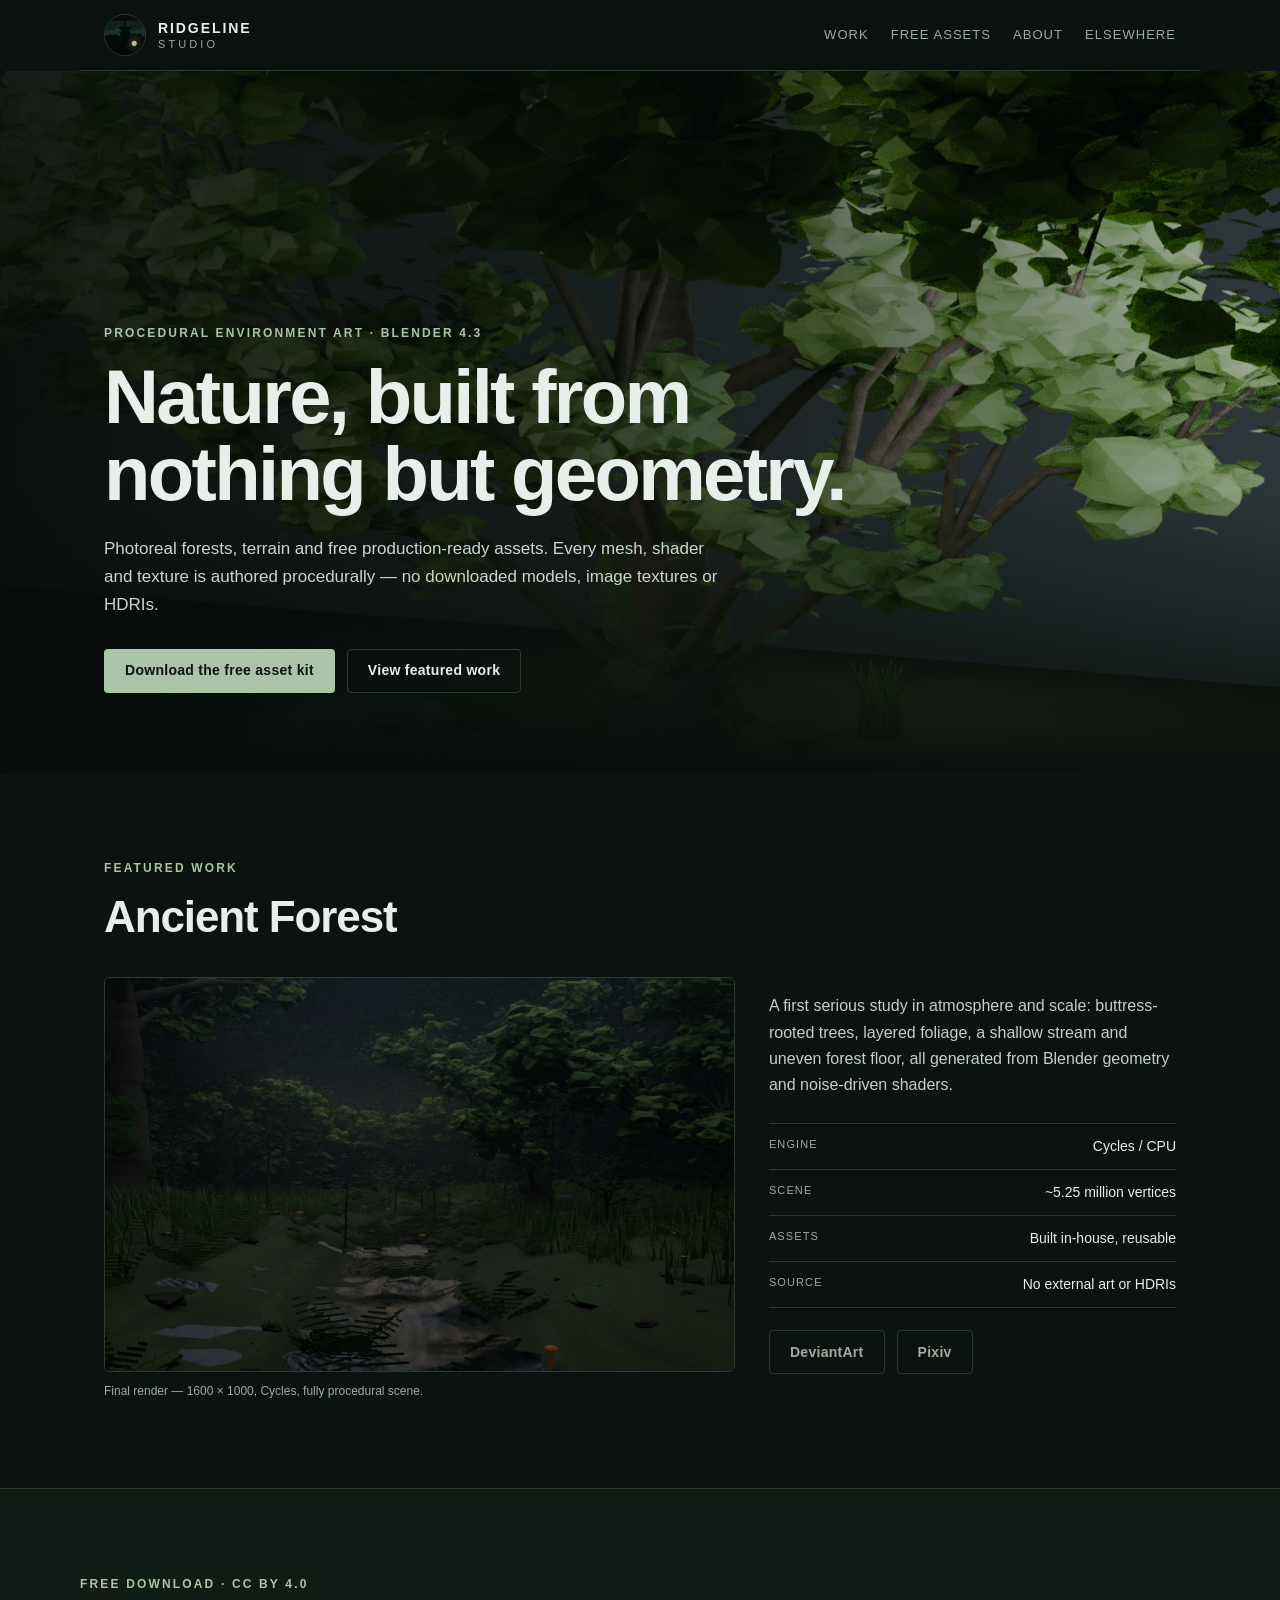
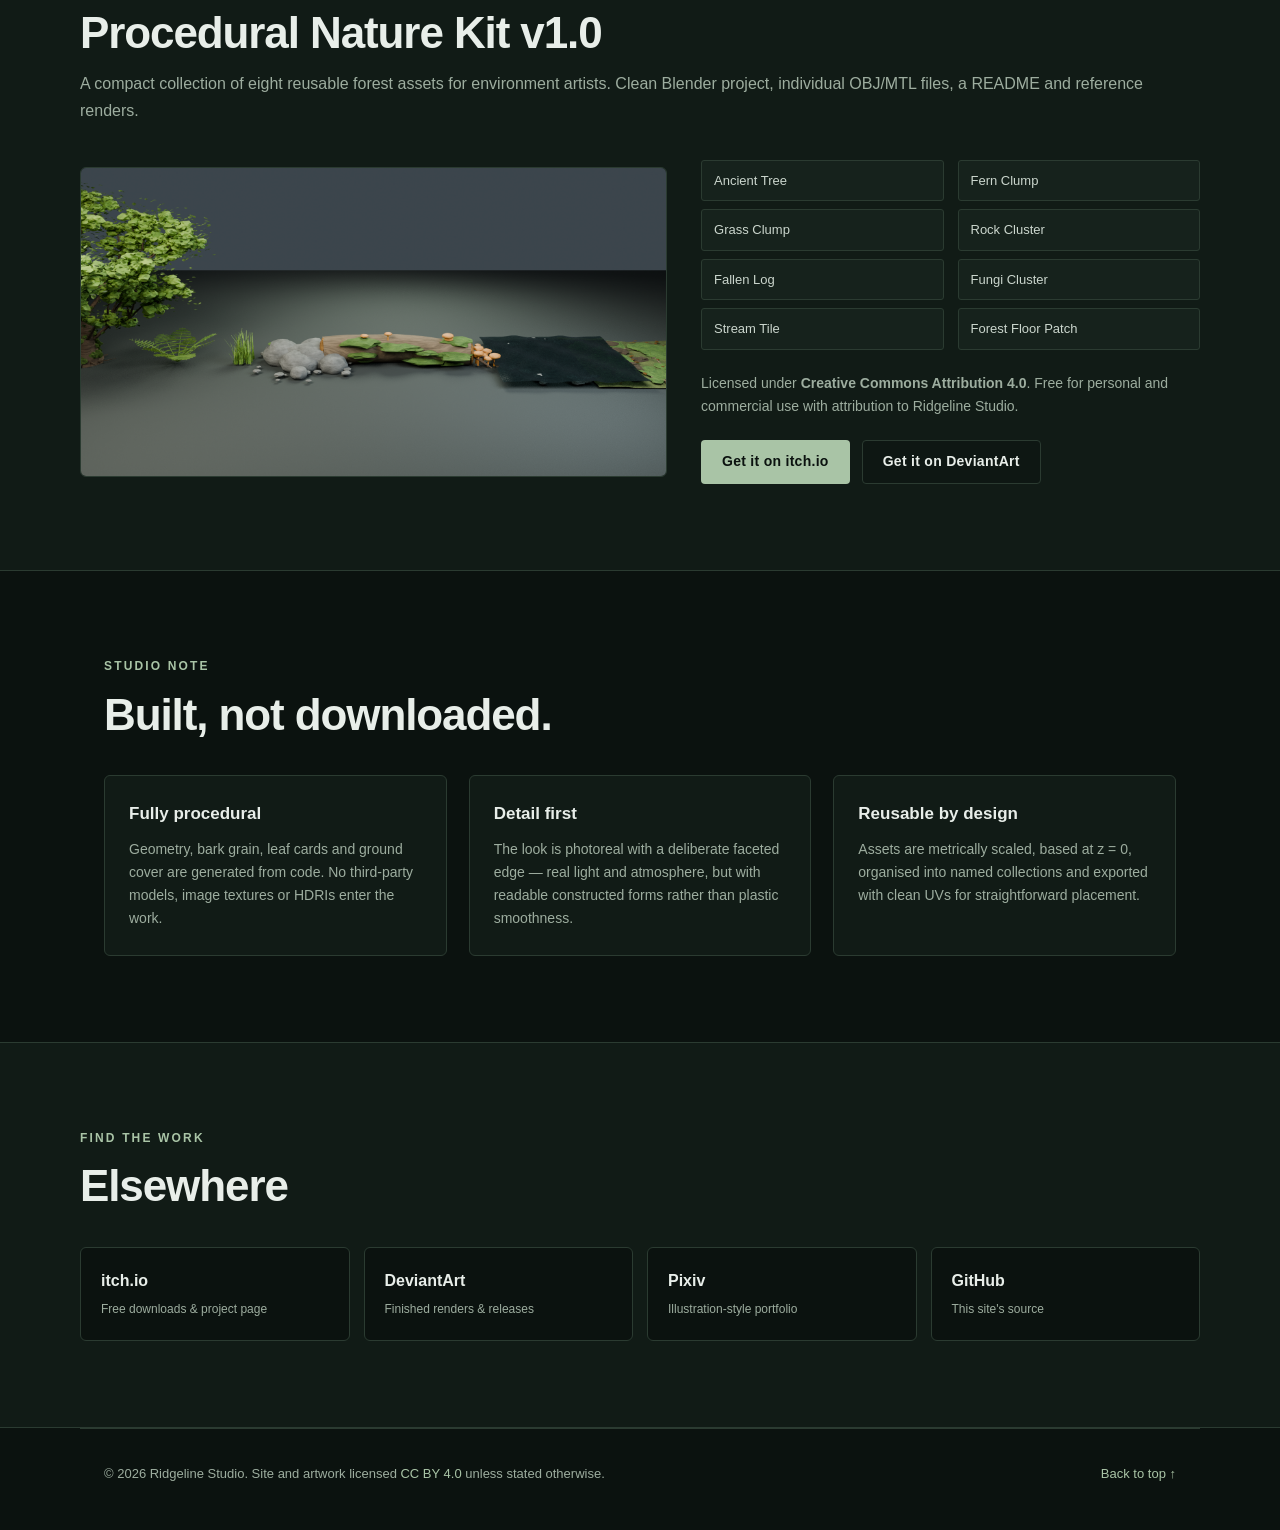
==== index.html @ f589f413 "Add Ridgeline Studio portfolio site" ====
<!doctype html>
<html lang="en">
<head>
  <meta charset="utf-8">
  <meta name="viewport" content="width=device-width, initial-scale=1">
  <title>Ridgeline Studio — Procedural Nature Art &amp; Free Blender Assets</title>
  <meta name="description" content="Ridgeline Studio creates photoreal procedural nature environments and free Blender assets. Every mesh, shader and texture is authored in Blender with no downloaded models, image textures or HDRIs.">
  <meta name="author" content="Ridgeline Studio">
  <meta property="og:title" content="Ridgeline Studio — Procedural Nature Art &amp; Free Blender Assets">
  <meta property="og:description" content="Photoreal procedural environments and a free CC BY 4.0 Blender nature kit.">
  <meta property="og:image" content="hero.png">
  <meta property="og:type" content="website">
  <link rel="icon" href="pfp.png" type="image/png">
  <link rel="stylesheet" href="styles.css">
</head>
<body>
  <header class="site-header">
    <a class="brand" href="#top" aria-label="Ridgeline Studio, back to top">
      <img src="pfp.png" alt="Ridgeline Studio mark" width="48" height="48">
      <span class="brand-text"><strong>Ridgeline</strong><span>Studio</span></span>
    </a>
    <nav aria-label="Main navigation">
      <a href="#work">Work</a>
      <a href="#assets">Free assets</a>
      <a href="#about">About</a>
      <a href="#links">Elsewhere</a>
    </nav>
  </header>

  <main id="top">
    <section class="hero" aria-labelledby="hero-title">
      <img class="hero-image" src="hero.png" alt="Close-up of a procedurally modelled ancient tree with buttress roots and moss">
      <div class="hero-shade"></div>
      <div class="hero-content">
        <p class="eyebrow">Procedural environment art · Blender 4.3</p>
        <h1 id="hero-title">Nature, built from<br>nothing but geometry.</h1>
        <p class="hero-copy">Photoreal forests, terrain and free production-ready assets. Every mesh, shader and texture is authored procedurally — no downloaded models, image textures or HDRIs.</p>
        <div class="actions">
          <a class="button primary" href="https://ridgelinestudio.itch.io/procedural-nature-kit">Download the free asset kit</a>
          <a class="button secondary" href="#work">View featured work</a>
        </div>
      </div>
    </section>

    <section id="work" class="section" aria-labelledby="work-title">
      <div class="section-head">
        <p class="eyebrow">Featured work</p>
        <h2 id="work-title">Ancient Forest</h2>
      </div>
      <div class="feature">
        <figure>
          <img src="forest.png" alt="Ancient forest render with a shallow stream, grasses, roots and dense foliage">
          <figcaption>Final render — 1600 × 1000, Cycles, fully procedural scene.</figcaption>
        </figure>
        <div class="feature-text">
          <p>A first serious study in atmosphere and scale: buttress-rooted trees, layered foliage, a shallow stream and uneven forest floor, all generated from Blender geometry and noise-driven shaders.</p>
          <ul class="specs">
            <li><span>Engine</span> Cycles / CPU</li>
            <li><span>Scene</span> ~5.25 million vertices</li>
            <li><span>Assets</span> Built in-house, reusable</li>
            <li><span>Source</span> No external art or HDRIs</li>
          </ul>
          <div class="actions small">
            <a class="button ghost" href="https://www.deviantart.com/ridgelinestudio/art/1412686502">DeviantArt</a>
            <a class="button ghost" href="https://www.pixiv.net/en/artworks/152338282">Pixiv</a>
          </div>
        </div>
      </div>
    </section>

    <section id="assets" class="section tinted" aria-labelledby="assets-title">
      <div class="section-head">
        <p class="eyebrow">Free download · CC BY 4.0</p>
        <h2 id="assets-title">Procedural Nature Kit v1.0</h2>
        <p>A compact collection of eight reusable forest assets for environment artists. Clean Blender project, individual OBJ/MTL files, a README and reference renders.</p>
      </div>
      <div class="kit">
        <img src="kit.png" alt="Contact sheet showing the eight assets in the Procedural Nature Kit">
        <div class="kit-body">
          <div class="asset-grid">
            <span>Ancient Tree</span><span>Fern Clump</span><span>Grass Clump</span><span>Rock Cluster</span>
            <span>Fallen Log</span><span>Fungi Cluster</span><span>Stream Tile</span><span>Forest Floor Patch</span>
          </div>
          <p class="licence">Licensed under <strong>Creative Commons Attribution 4.0</strong>. Free for personal and commercial use with attribution to Ridgeline Studio.</p>
          <div class="actions small">
            <a class="button primary" href="https://ridgelinestudio.itch.io/procedural-nature-kit">Get it on itch.io</a>
            <a class="button secondary" href="https://www.deviantart.com/ridgelinestudio/art/Procedural-Nature-Kit-%E2%80%94-8-Forest-Assets-%28Blender-OBJ%29-1412714314">Get it on DeviantArt</a>
          </div>
        </div>
      </div>
    </section>

    <section id="about" class="section" aria-labelledby="about-title">
      <div class="section-head">
        <p class="eyebrow">Studio note</p>
        <h2 id="about-title">Built, not downloaded.</h2>
      </div>
      <div class="about-grid">
        <article><h3>Fully procedural</h3><p>Geometry, bark grain, leaf cards and ground cover are generated from code. No third-party models, image textures or HDRIs enter the work.</p></article>
        <article><h3>Detail first</h3><p>The look is photoreal with a deliberate faceted edge — real light and atmosphere, but with readable constructed forms rather than plastic smoothness.</p></article>
        <article><h3>Reusable by design</h3><p>Assets are metrically scaled, based at z = 0, organised into named collections and exported with clean UVs for straightforward placement.</p></article>
      </div>
    </section>

    <section id="links" class="section tinted" aria-labelledby="links-title">
      <div class="section-head">
        <p class="eyebrow">Find the work</p>
        <h2 id="links-title">Elsewhere</h2>
      </div>
      <div class="link-grid">
        <a href="https://ridgelinestudio.itch.io"><strong>itch.io</strong><span>Free downloads &amp; project page</span></a>
        <a href="https://www.deviantart.com/ridgelinestudio"><strong>DeviantArt</strong><span>Finished renders &amp; releases</span></a>
        <a href="https://www.pixiv.net/en/users/131241114"><strong>Pixiv</strong><span>Illustration-style portfolio</span></a>
        <a href="https://github.com/ridgeline-studio/ridgeline-studio.github.io"><strong>GitHub</strong><span>This site's source</span></a>
      </div>
    </section>
  </main>

  <footer>
    <p>© 2026 Ridgeline Studio. Site and artwork licensed <a href="https://creativecommons.org/licenses/by/4.0/">CC BY 4.0</a> unless stated otherwise.</p>
    <p><a href="#top">Back to top ↑</a></p>
  </footer>
</body>
</html>
---- styles.css ----
:root {
  --bg: #0b120f;
  --bg-soft: #111b16;
  --panel: #16221c;
  --line: #2b3b31;
  --text: #e8eee9;
  --muted: #9dad9f;
  --accent: #a9c4a6;
  --accent-strong: #d8c9a3;
  --max: 1120px;
}

* { box-sizing: border-box; }
html { scroll-behavior: smooth; }
body {
  margin: 0;
  background: var(--bg);
  color: var(--text);
  font: 16px/1.65 -apple-system, BlinkMacSystemFont, "Segoe UI", Roboto, Helvetica, Arial, sans-serif;
  -webkit-font-smoothing: antialiased;
}
img { max-width: 100%; display: block; }
a { color: var(--accent); text-decoration: none; }
a:hover { color: #fff; }

.site-header {
  position: sticky; top: 0; z-index: 10;
  display: flex; align-items: center; justify-content: space-between;
  gap: 24px;
  max-width: var(--max); margin: 0 auto;
  padding: 14px 24px;
  background: rgba(11,18,15,.88);
  backdrop-filter: blur(10px);
  border-bottom: 1px solid var(--line);
}
.brand { display: flex; align-items: center; gap: 12px; color: var(--text); }
.brand img { width: 42px; height: 42px; border-radius: 50%; border: 1px solid var(--line); }
.brand-text { display: flex; flex-direction: column; line-height: 1; letter-spacing: .12em; text-transform: uppercase; }
.brand-text strong { font-size: 14px; }
.brand-text span { font-size: 11px; color: var(--muted); letter-spacing: .28em; margin-top: 4px; }
nav { display: flex; gap: 22px; flex-wrap: wrap; }
nav a { font-size: 13px; letter-spacing: .08em; text-transform: uppercase; color: var(--muted); }
nav a:hover { color: var(--text); }

.hero { position: relative; min-height: 78vh; display: grid; align-items: end; overflow: hidden; }
.hero-image { position: absolute; inset: 0; width: 100%; height: 100%; object-fit: cover; object-position: center 42%; }
.hero-shade { position: absolute; inset: 0; background: linear-gradient(90deg, rgba(6,12,9,.93) 0%, rgba(6,12,9,.72) 42%, rgba(6,12,9,.25) 100%), linear-gradient(0deg, var(--bg) 0%, transparent 42%); }
.hero-content { position: relative; max-width: var(--max); margin: 0 auto; width: 100%; padding: 90px 24px 80px; }
.eyebrow { color: var(--accent); text-transform: uppercase; letter-spacing: .18em; font-size: 12px; font-weight: 600; margin: 0 0 14px; }
h1 { font-size: clamp(38px, 6vw, 76px); line-height: 1.02; margin: 0 0 22px; letter-spacing: -.035em; font-weight: 650; }
.hero-copy { max-width: 620px; color: #cbd6cd; font-size: 17px; margin: 0 0 30px; }
.actions { display: flex; flex-wrap: wrap; gap: 12px; }
.actions.small { margin-top: 22px; }
.button { display: inline-flex; align-items: center; justify-content: center; min-height: 44px; padding: 0 20px; border-radius: 4px; font-size: 14px; font-weight: 600; letter-spacing: .02em; border: 1px solid transparent; transition: .18s ease; }
.button.primary { background: var(--accent); color: #0b120f; }
.button.primary:hover { background: #fff; color: #0b120f; }
.button.secondary { border-color: var(--line); color: var(--text); background: rgba(11,18,15,.4); }
.button.secondary:hover { border-color: var(--accent); }
.button.ghost { border-color: var(--line); color: var(--muted); }
.button.ghost:hover { color: var(--text); border-color: var(--accent); }

.section { max-width: var(--max); margin: 0 auto; padding: 86px 24px; }
.section.tinted { max-width: none; background: var(--bg-soft); border-block: 1px solid var(--line); }
.section.tinted > * { max-width: var(--max); margin-inline: auto; }
.section-head { max-width: 720px; margin-bottom: 36px; }
.section-head h2 { font-size: clamp(28px, 4vw, 44px); line-height: 1.1; letter-spacing: -.025em; margin: 0 0 14px; font-weight: 620; }
.section-head p:not(.eyebrow) { color: var(--muted); margin: 0; }

.feature { display: grid; grid-template-columns: minmax(0,1.55fr) minmax(260px,1fr); gap: 34px; align-items: start; }
.feature figure { margin: 0; }
.feature img { border: 1px solid var(--line); border-radius: 6px; width: 100%; }
.feature figcaption { color: var(--muted); font-size: 12px; margin-top: 10px; }
.feature-text p { color: #c4d0c7; }
.specs { list-style: none; padding: 0; margin: 24px 0 0; border-top: 1px solid var(--line); }
.specs li { display: flex; justify-content: space-between; gap: 12px; padding: 11px 0; border-bottom: 1px solid var(--line); font-size: 14px; }
.specs span { color: var(--muted); text-transform: uppercase; letter-spacing: .1em; font-size: 11px; }

.kit { display: grid; grid-template-columns: minmax(0,1fr) minmax(280px,.85fr); gap: 34px; align-items: center; }
.kit > img { border: 1px solid var(--line); border-radius: 6px; width: 100%; }
.asset-grid { display: grid; grid-template-columns: repeat(2, 1fr); gap: 8px 14px; margin: 0 0 22px; }
.asset-grid span { padding: 9px 12px; background: var(--panel); border: 1px solid var(--line); border-radius: 3px; font-size: 13px; color: #cbd6cd; }
.licence { color: var(--muted); font-size: 14px; }

.about-grid { display: grid; grid-template-columns: repeat(3,1fr); gap: 22px; }
.about-grid article { padding: 24px; border: 1px solid var(--line); border-radius: 6px; background: var(--bg-soft); }
.about-grid h3 { margin: 0 0 10px; font-size: 17px; }
.about-grid p { color: var(--muted); margin: 0; font-size: 14px; }

.link-grid { display: grid; grid-template-columns: repeat(4,1fr); gap: 14px; }
.link-grid a { display: flex; flex-direction: column; gap: 6px; padding: 20px; border: 1px solid var(--line); border-radius: 6px; background: var(--bg); transition: .18s ease; }
.link-grid a:hover { border-color: var(--accent); transform: translateY(-2px); }
.link-grid strong { font-size: 16px; color: var(--text); }
.link-grid span { font-size: 12px; color: var(--muted); }

footer { max-width: var(--max); margin: 0 auto; padding: 34px 24px 46px; display: flex; justify-content: space-between; gap: 20px; flex-wrap: wrap; color: var(--muted); font-size: 13px; border-top: 1px solid var(--line); }
footer p { margin: 0; }

@media (max-width: 900px) {
  .feature, .kit { grid-template-columns: 1fr; }
  .about-grid, .link-grid { grid-template-columns: repeat(2,1fr); }
}
@media (max-width: 620px) {
  .site-header { align-items: flex-start; }
  nav { gap: 12px; justify-content: flex-end; }
  .hero { min-height: 70vh; }
  .hero-content { padding: 70px 20px 60px; }
  .about-grid, .link-grid { grid-template-columns: 1fr; }
  .asset-grid { grid-template-columns: 1fr; }
}
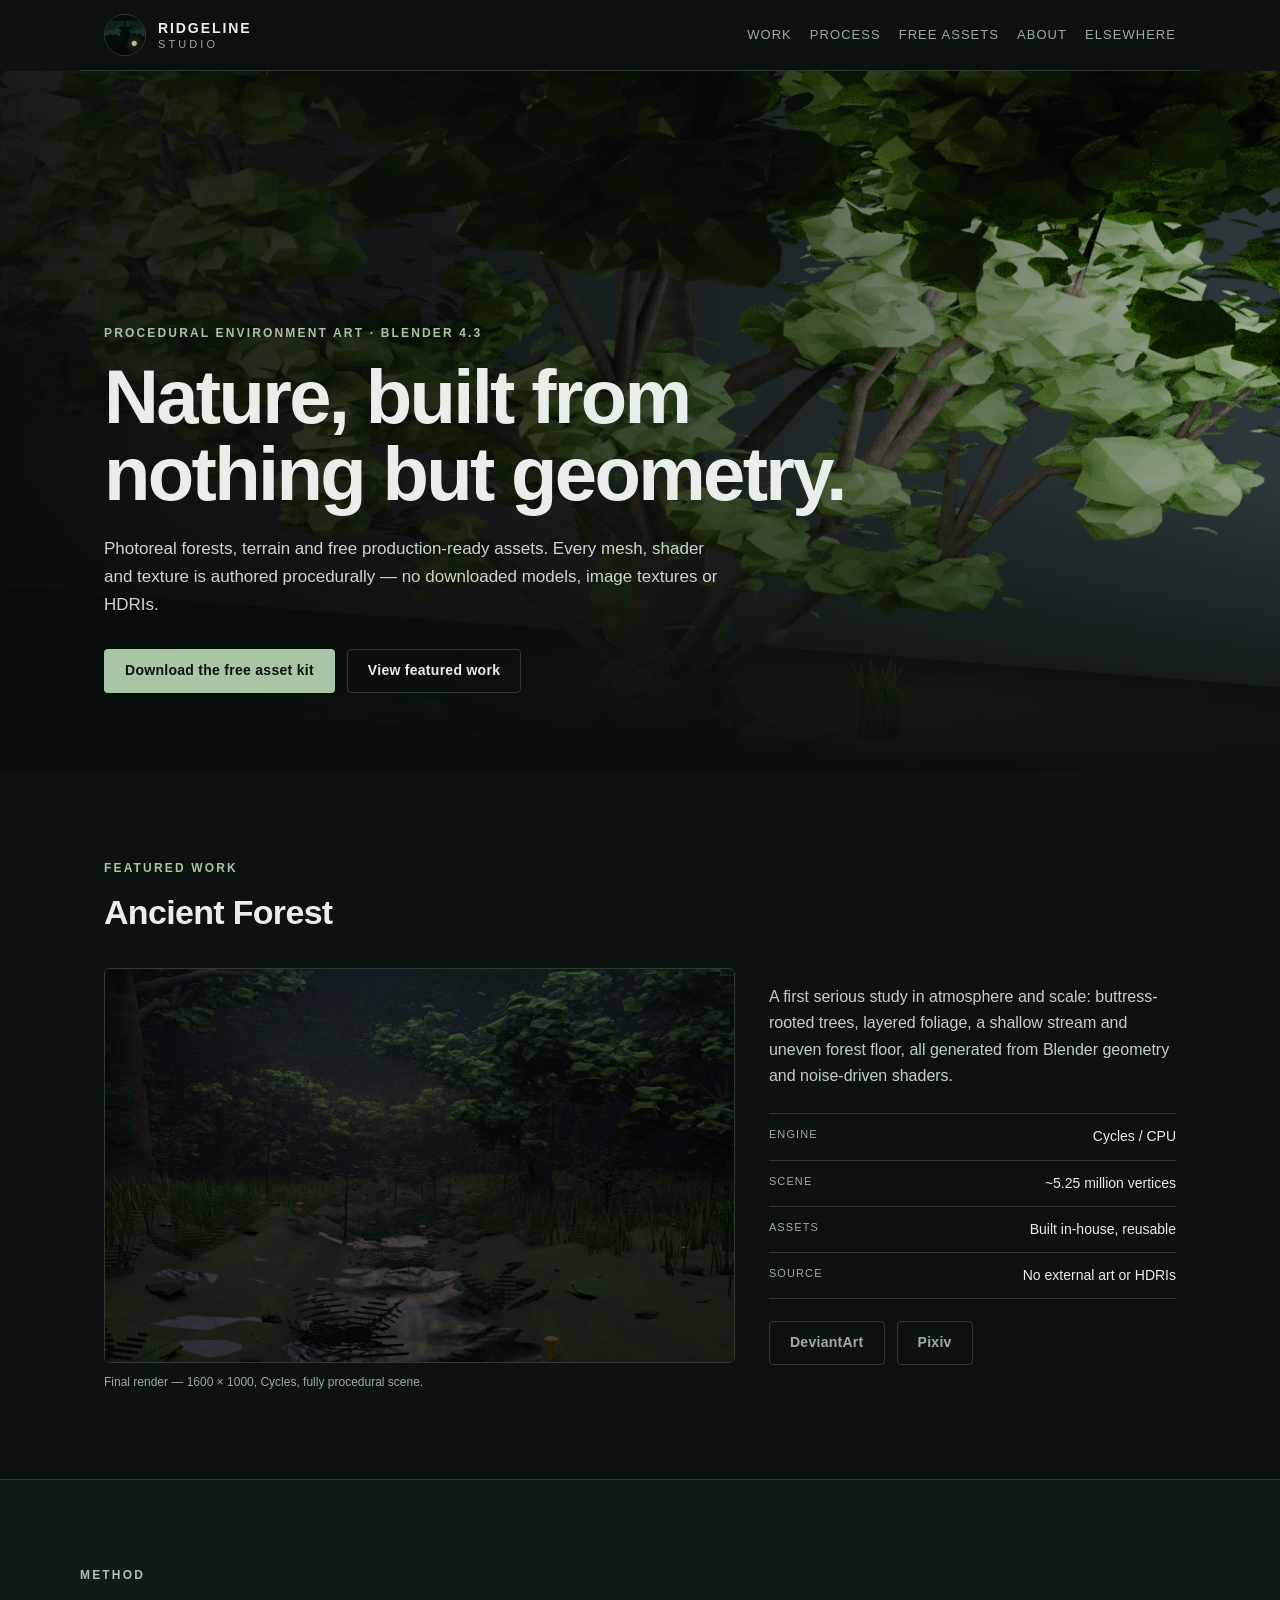
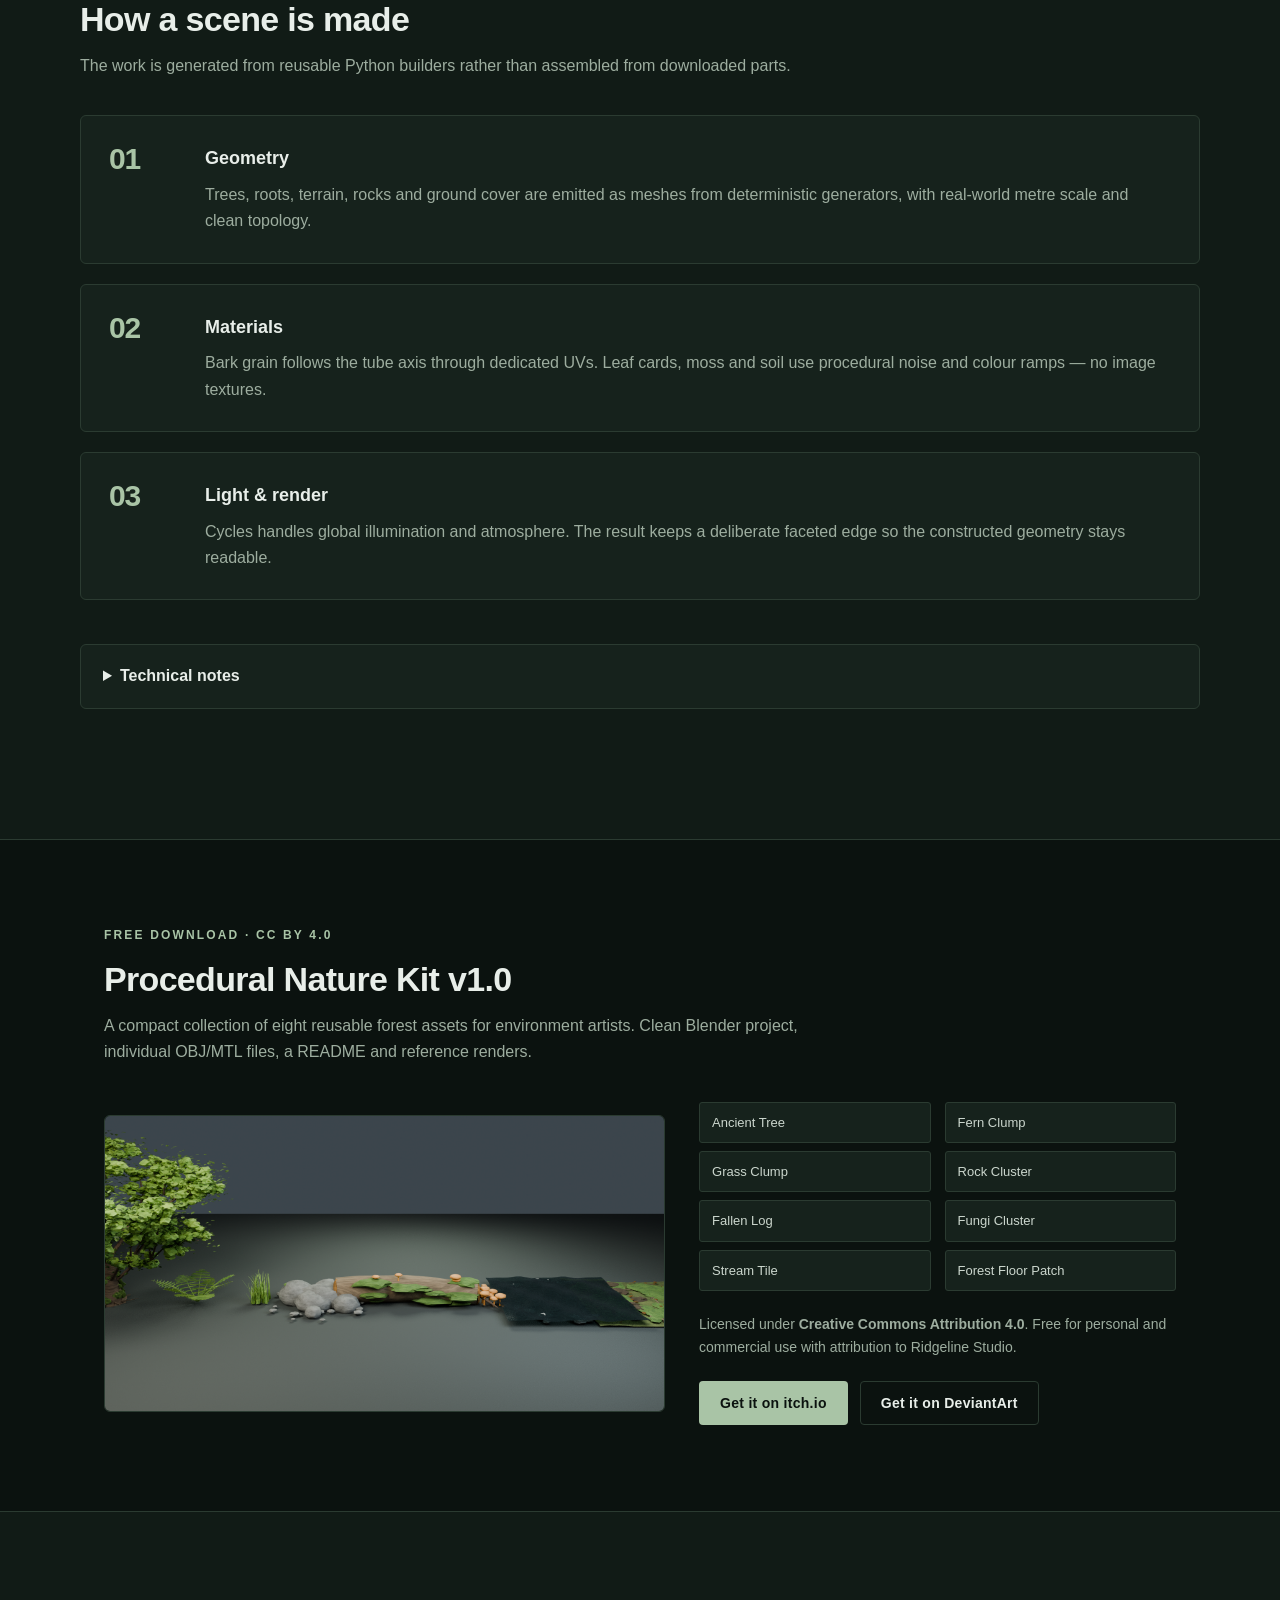
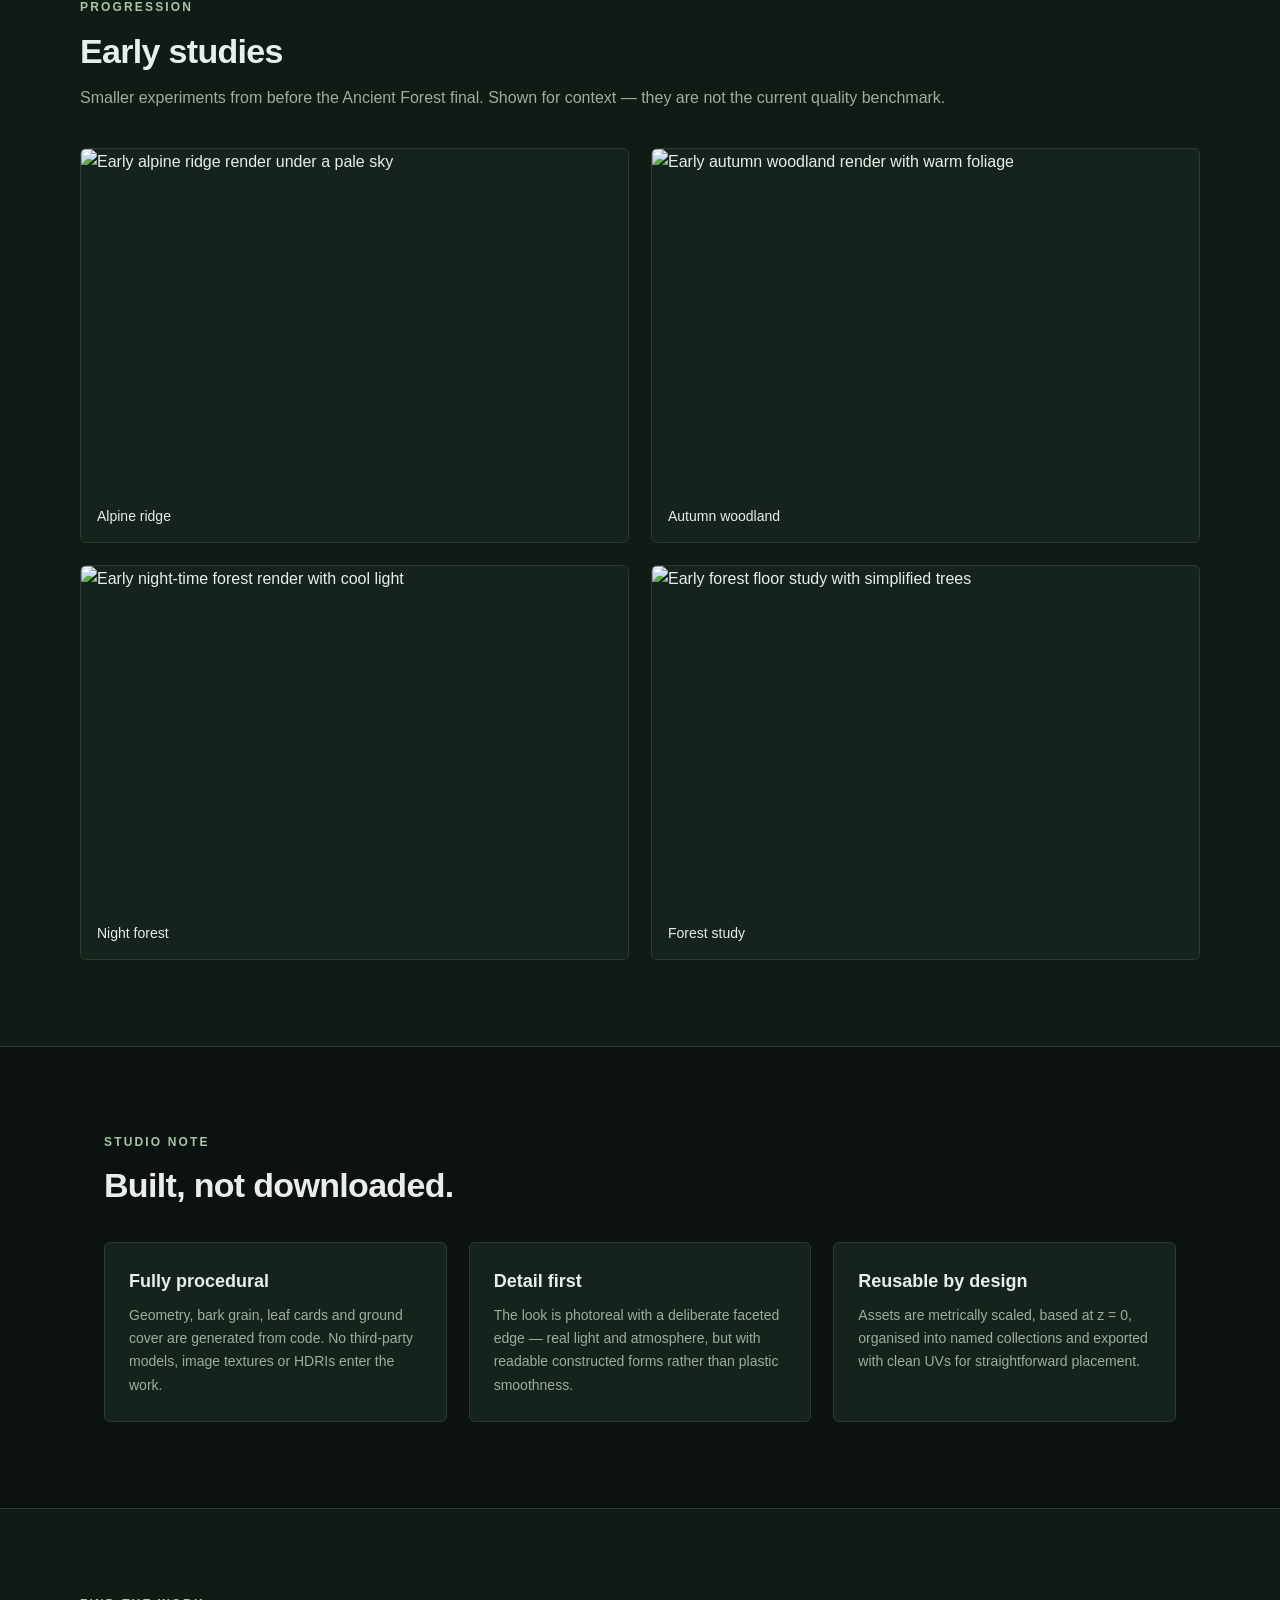
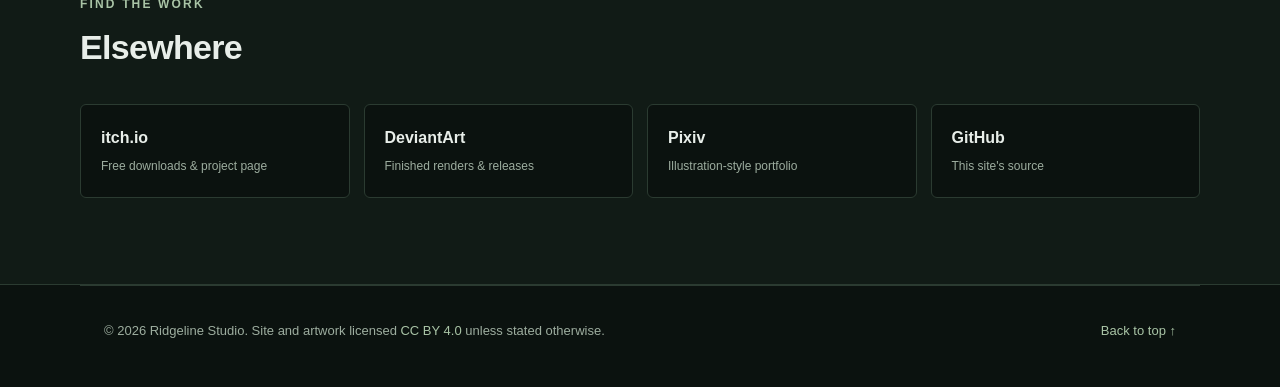
==== commit e8cf9473: "Rebuild site into subpages; add accessibility, sitemap and robots Split content into work/process/as" ====
--- a/index.html
+++ b/index.html
@@ -6,28 +6,57 @@
   <title>Ridgeline Studio — Procedural Nature Art &amp; Free Blender Assets</title>
   <meta name="description" content="Ridgeline Studio creates photoreal procedural nature environments and free Blender assets. Every mesh, shader and texture is authored in Blender with no downloaded models, image textures or HDRIs.">
   <meta name="author" content="Ridgeline Studio">
+  <meta name="robots" content="index, follow, max-image-preview:large">
+  <meta name="theme-color" content="#0b120f">
+  <link rel="canonical" href="https://ridgeline-studio.github.io/">
+  <link rel="sitemap" type="application/xml" href="/sitemap.xml">
+  <meta property="og:site_name" content="Ridgeline Studio">
   <meta property="og:title" content="Ridgeline Studio — Procedural Nature Art &amp; Free Blender Assets">
   <meta property="og:description" content="Photoreal procedural environments and a free CC BY 4.0 Blender nature kit.">
-  <meta property="og:image" content="hero.png">
+  <meta property="og:image" content="https://ridgeline-studio.github.io/hero.png">
+  <meta property="og:url" content="https://ridgeline-studio.github.io/">
   <meta property="og:type" content="website">
+  <meta name="twitter:card" content="summary_large_image">
+  <meta name="twitter:title" content="Ridgeline Studio — Procedural Nature Art">
+  <meta name="twitter:description" content="Photoreal procedural environments and a free CC BY 4.0 Blender nature kit.">
+  <meta name="twitter:image" content="https://ridgeline-studio.github.io/hero.png">
   <link rel="icon" href="pfp.png" type="image/png">
   <link rel="stylesheet" href="styles.css">
+  <script type="application/ld+json">
+    {
+      "@context": "https://schema.org",
+      "@type": "Organization",
+      "name": "Ridgeline Studio",
+      "url": "https://ridgeline-studio.github.io/",
+      "logo": "https://ridgeline-studio.github.io/pfp.png",
+      "description": "Procedural environment art and free Blender nature assets.",
+      "sameAs": [
+        "https://ridgelinestudio.itch.io",
+        "https://www.deviantart.com/ridgelinestudio",
+        "https://www.pixiv.net/en/users/131241114",
+        "https://github.com/ridgeline-studio"
+      ]
+    }
+  </script>
 </head>
 <body>
+  <a class="skip-link" href="#main">Skip to main content</a>
+
   <header class="site-header">
-    <a class="brand" href="#top" aria-label="Ridgeline Studio, back to top">
+    <a class="brand" href="#main" aria-label="Ridgeline Studio, back to top">
       <img src="pfp.png" alt="Ridgeline Studio mark" width="48" height="48">
       <span class="brand-text"><strong>Ridgeline</strong><span>Studio</span></span>
     </a>
     <nav aria-label="Main navigation">
       <a href="#work">Work</a>
+      <a href="#process">Process</a>
       <a href="#assets">Free assets</a>
       <a href="#about">About</a>
       <a href="#links">Elsewhere</a>
     </nav>
   </header>
 
-  <main id="top">
+  <main id="main">
     <section class="hero" aria-labelledby="hero-title">
       <img class="hero-image" src="hero.png" alt="Close-up of a procedurally modelled ancient tree with buttress roots and moss">
       <div class="hero-shade"></div>
@@ -49,7 +78,7 @@
       </div>
       <div class="feature">
         <figure>
-          <img src="forest.png" alt="Ancient forest render with a shallow stream, grasses, roots and dense foliage">
+          <img src="forest.png" alt="Ancient forest render with a shallow stream, grasses, roots and dense foliage" loading="lazy" decoding="async">
           <figcaption>Final render — 1600 × 1000, Cycles, fully procedural scene.</figcaption>
         </figure>
         <div class="feature-text">
@@ -68,14 +97,40 @@
       </div>
     </section>
 
-    <section id="assets" class="section tinted" aria-labelledby="assets-title">
+    <section id="process" class="section tinted" aria-labelledby="process-title">
+      <div class="section-head">
+        <p class="eyebrow">Method</p>
+        <h2 id="process-title">How a scene is made</h2>
+        <p>The work is generated from reusable Python builders rather than assembled from downloaded parts.</p>
+      </div>
+      <ol class="process-list">
+        <li>
+          <span class="step" aria-hidden="true">01</span>
+          <div><h3>Geometry</h3><p>Trees, roots, terrain, rocks and ground cover are emitted as meshes from deterministic generators, with real-world metre scale and clean topology.</p></div>
+        </li>
+        <li>
+          <span class="step" aria-hidden="true">02</span>
+          <div><h3>Materials</h3><p>Bark grain follows the tube axis through dedicated UVs. Leaf cards, moss and soil use procedural noise and colour ramps — no image textures.</p></div>
+        </li>
+        <li>
+          <span class="step" aria-hidden="true">03</span>
+          <div><h3>Light &amp; render</h3><p>Cycles handles global illumination and atmosphere. The result keeps a deliberate faceted edge so the constructed geometry stays readable.</p></div>
+        </li>
+      </ol>
+      <details class="technical">
+        <summary>Technical notes</summary>
+        <p>Blender 4.3.2 · Cycles CPU · 12 threads · no third-party models, image textures or HDRIs. Assets are based at z = 0, metrically scaled and exported as Y-up OBJ/MTL with UVs.</p>
+      </details>
+    </section>
+
+    <section id="assets" class="section" aria-labelledby="assets-title">
       <div class="section-head">
         <p class="eyebrow">Free download · CC BY 4.0</p>
         <h2 id="assets-title">Procedural Nature Kit v1.0</h2>
         <p>A compact collection of eight reusable forest assets for environment artists. Clean Blender project, individual OBJ/MTL files, a README and reference renders.</p>
       </div>
       <div class="kit">
-        <img src="kit.png" alt="Contact sheet showing the eight assets in the Procedural Nature Kit">
+        <img src="kit.png" alt="Contact sheet showing the eight assets in the Procedural Nature Kit" loading="lazy" decoding="async">
         <div class="kit-body">
           <div class="asset-grid">
             <span>Ancient Tree</span><span>Fern Clump</span><span>Grass Clump</span><span>Rock Cluster</span>
@@ -87,6 +142,20 @@
             <a class="button secondary" href="https://www.deviantart.com/ridgelinestudio/art/Procedural-Nature-Kit-%E2%80%94-8-Forest-Assets-%28Blender-OBJ%29-1412714314">Get it on DeviantArt</a>
           </div>
         </div>
+      </div>
+    </section>
+
+    <section id="studies" class="section tinted" aria-labelledby="studies-title">
+      <div class="section-head">
+        <p class="eyebrow">Progression</p>
+        <h2 id="studies-title">Early studies</h2>
+        <p>Smaller experiments from before the Ancient Forest final. Shown for context — they are not the current quality benchmark.</p>
+      </div>
+      <div class="study-grid">
+        <figure><img src="study-alpine.png" alt="Early alpine ridge render under a pale sky" loading="lazy" decoding="async"><figcaption>Alpine ridge</figcaption></figure>
+        <figure><img src="study-autumn.png" alt="Early autumn woodland render with warm foliage" loading="lazy" decoding="async"><figcaption>Autumn woodland</figcaption></figure>
+        <figure><img src="study-night.png" alt="Early night-time forest render with cool light" loading="lazy" decoding="async"><figcaption>Night forest</figcaption></figure>
+        <figure><img src="study-forest.png" alt="Early forest floor study with simplified trees" loading="lazy" decoding="async"><figcaption>Forest study</figcaption></figure>
       </div>
     </section>
 
@@ -118,7 +187,7 @@
 
   <footer>
     <p>© 2026 Ridgeline Studio. Site and artwork licensed <a href="https://creativecommons.org/licenses/by/4.0/">CC BY 4.0</a> unless stated otherwise.</p>
-    <p><a href="#top">Back to top ↑</a></p>
+    <p><a href="#main">Back to top ↑</a></p>
   </footer>
 </body>
 </html>
--- a/styles.css
+++ b/styles.css
@@ -11,7 +11,9 @@
 }
 
 * { box-sizing: border-box; }
-html { scroll-behavior: smooth; }
+@media (prefers-reduced-motion: no-preference) {
+  html { scroll-behavior: smooth; }
+}
 body {
   margin: 0;
   background: var(--bg);
@@ -23,13 +25,31 @@
 a { color: var(--accent); text-decoration: none; }
 a:hover { color: #fff; }
 
+.skip-link {
+  position: absolute;
+  left: 16px;
+  top: -100px;
+  z-index: 100;
+  padding: 12px 18px;
+  border-radius: 4px;
+  background: var(--accent);
+  color: #0b120f;
+  font-weight: 700;
+}
+.skip-link:focus { top: 12px; }
+
+:focus-visible {
+  outline: 3px solid var(--accent-strong);
+  outline-offset: 3px;
+}
+
 .site-header {
   position: sticky; top: 0; z-index: 10;
   display: flex; align-items: center; justify-content: space-between;
   gap: 24px;
   max-width: var(--max); margin: 0 auto;
   padding: 14px 24px;
-  background: rgba(11,18,15,.88);
+  background: rgba(11,18,15,.92);
   backdrop-filter: blur(10px);
   border-bottom: 1px solid var(--line);
 }
@@ -38,9 +58,10 @@
 .brand-text { display: flex; flex-direction: column; line-height: 1; letter-spacing: .12em; text-transform: uppercase; }
 .brand-text strong { font-size: 14px; }
 .brand-text span { font-size: 11px; color: var(--muted); letter-spacing: .28em; margin-top: 4px; }
-nav { display: flex; gap: 22px; flex-wrap: wrap; }
+nav { display: flex; gap: 18px; flex-wrap: wrap; }
 nav a { font-size: 13px; letter-spacing: .08em; text-transform: uppercase; color: var(--muted); }
-nav a:hover { color: var(--text); }
+nav a:hover, nav a[aria-current="page"] { color: var(--text); }
+nav a[aria-current="page"] { border-bottom: 2px solid var(--accent); }
 
 .hero { position: relative; min-height: 78vh; display: grid; align-items: end; overflow: hidden; }
 .hero-image { position: absolute; inset: 0; width: 100%; height: 100%; object-fit: cover; object-position: center 42%; }
@@ -48,6 +69,8 @@
 .hero-content { position: relative; max-width: var(--max); margin: 0 auto; width: 100%; padding: 90px 24px 80px; }
 .eyebrow { color: var(--accent); text-transform: uppercase; letter-spacing: .18em; font-size: 12px; font-weight: 600; margin: 0 0 14px; }
 h1 { font-size: clamp(38px, 6vw, 76px); line-height: 1.02; margin: 0 0 22px; letter-spacing: -.035em; font-weight: 650; }
+h2 { font-size: clamp(24px, 3vw, 34px); line-height: 1.15; letter-spacing: -.02em; margin: 0 0 14px; font-weight: 620; }
+h3 { margin: 0 0 8px; font-size: 18px; }
 .hero-copy { max-width: 620px; color: #cbd6cd; font-size: 17px; margin: 0 0 30px; }
 .actions { display: flex; flex-wrap: wrap; gap: 12px; }
 .actions.small { margin-top: 22px; }
@@ -63,13 +86,25 @@
 .section.tinted { max-width: none; background: var(--bg-soft); border-block: 1px solid var(--line); }
 .section.tinted > * { max-width: var(--max); margin-inline: auto; }
 .section-head { max-width: 720px; margin-bottom: 36px; }
-.section-head h2 { font-size: clamp(28px, 4vw, 44px); line-height: 1.1; letter-spacing: -.025em; margin: 0 0 14px; font-weight: 620; }
 .section-head p:not(.eyebrow) { color: var(--muted); margin: 0; }
 
+.cards { display: grid; grid-template-columns: repeat(auto-fit, minmax(220px, 1fr)); gap: 16px; }
+.card {
+  display: flex; flex-direction: column; gap: 8px;
+  min-height: 168px; padding: 24px;
+  border: 1px solid var(--line); border-radius: 6px;
+  background: var(--panel); color: var(--text);
+  transition: .18s ease;
+}
+.card:hover { border-color: var(--accent); transform: translateY(-2px); }
+.card-kicker { color: var(--accent); font-size: 11px; letter-spacing: .16em; text-transform: uppercase; }
+.card strong { font-size: 20px; }
+.card span:last-child { color: var(--muted); font-size: 14px; }
+
 .feature { display: grid; grid-template-columns: minmax(0,1.55fr) minmax(260px,1fr); gap: 34px; align-items: start; }
-.feature figure { margin: 0; }
-.feature img { border: 1px solid var(--line); border-radius: 6px; width: 100%; }
-.feature figcaption { color: var(--muted); font-size: 12px; margin-top: 10px; }
+.feature figure, .wide-figure { margin: 0; }
+.feature img, .wide-figure img { border: 1px solid var(--line); border-radius: 6px; width: 100%; }
+.feature figcaption, .wide-figure figcaption { color: var(--muted); font-size: 12px; margin-top: 10px; }
 .feature-text p { color: #c4d0c7; }
 .specs { list-style: none; padding: 0; margin: 24px 0 0; border-top: 1px solid var(--line); }
 .specs li { display: flex; justify-content: space-between; gap: 12px; padding: 11px 0; border-bottom: 1px solid var(--line); font-size: 14px; }
@@ -80,11 +115,38 @@
 .asset-grid { display: grid; grid-template-columns: repeat(2, 1fr); gap: 8px 14px; margin: 0 0 22px; }
 .asset-grid span { padding: 9px 12px; background: var(--panel); border: 1px solid var(--line); border-radius: 3px; font-size: 13px; color: #cbd6cd; }
 .licence { color: var(--muted); font-size: 14px; }
+.note { color: var(--muted); font-size: 14px; margin-top: 20px; }
+
+.page { max-width: var(--max); margin: 0 auto; padding: 74px 24px 90px; }
+.page-head { max-width: 760px; margin-bottom: 44px; }
+.page-head p:not(.eyebrow) { color: var(--muted); font-size: 18px; margin: 0; }
+.wide-figure { margin: 0 0 50px; }
+.columns { display: grid; grid-template-columns: repeat(2, minmax(0,1fr)); gap: 48px; }
+.columns p { color: #c4d0c7; }
+.sub-block { margin-top: 54px; padding-top: 34px; border-top: 1px solid var(--line); }
+
+.process-list { list-style: none; padding: 0; margin: 0 0 44px; display: grid; gap: 20px; counter-reset: step; }
+.process-list li {
+  display: grid; grid-template-columns: 72px 1fr; gap: 24px; align-items: start;
+  padding: 28px; border: 1px solid var(--line); border-radius: 6px; background: var(--panel);
+}
+.process-list .step { color: var(--accent); font-size: 30px; line-height: 1; font-weight: 700; letter-spacing: -.04em; }
+.process-list p { color: var(--muted); margin: 0; }
+
+.technical { border: 1px solid var(--line); border-radius: 6px; background: var(--panel); padding: 18px 22px; margin-bottom: 44px; }
+.technical summary { cursor: pointer; font-weight: 650; color: var(--text); }
+.technical p { color: var(--muted); margin: 14px 0 0; font-size: 14px; }
+
+.study-grid { display: grid; grid-template-columns: repeat(2, minmax(0,1fr)); gap: 22px; }
+.study-grid figure { margin: 0; border: 1px solid var(--line); border-radius: 6px; overflow: hidden; background: var(--panel); }
+.study-grid img { width: 100%; aspect-ratio: 8 / 5; object-fit: cover; }
+.study-grid figcaption { display: flex; flex-direction: column; gap: 2px; padding: 14px 16px; font-size: 14px; }
+.study-grid figcaption span { color: var(--muted); font-size: 12px; }
 
 .about-grid { display: grid; grid-template-columns: repeat(3,1fr); gap: 22px; }
-.about-grid article { padding: 24px; border: 1px solid var(--line); border-radius: 6px; background: var(--bg-soft); }
-.about-grid h3 { margin: 0 0 10px; font-size: 17px; }
+.about-grid article { padding: 24px; border: 1px solid var(--line); border-radius: 6px; background: var(--panel); }
 .about-grid p { color: var(--muted); margin: 0; font-size: 14px; }
+.about-grid h2 { font-size: 18px; }
 
 .link-grid { display: grid; grid-template-columns: repeat(4,1fr); gap: 14px; }
 .link-grid a { display: flex; flex-direction: column; gap: 6px; padding: 20px; border: 1px solid var(--line); border-radius: 6px; background: var(--bg); transition: .18s ease; }
@@ -92,18 +154,41 @@
 .link-grid strong { font-size: 16px; color: var(--text); }
 .link-grid span { font-size: 12px; color: var(--muted); }
 
+.next-link { margin-top: 60px; padding-top: 28px; border-top: 1px solid var(--line); }
+.next-link a { font-size: 15px; font-weight: 650; }
+
 footer { max-width: var(--max); margin: 0 auto; padding: 34px 24px 46px; display: flex; justify-content: space-between; gap: 20px; flex-wrap: wrap; color: var(--muted); font-size: 13px; border-top: 1px solid var(--line); }
 footer p { margin: 0; }
 
 @media (max-width: 900px) {
-  .feature, .kit { grid-template-columns: 1fr; }
+  .feature, .kit, .columns { grid-template-columns: 1fr; }
   .about-grid, .link-grid { grid-template-columns: repeat(2,1fr); }
 }
 @media (max-width: 620px) {
   .site-header { align-items: flex-start; }
-  nav { gap: 12px; justify-content: flex-end; }
+  nav { gap: 10px 14px; justify-content: flex-end; }
+  nav a { font-size: 11px; }
   .hero { min-height: 70vh; }
   .hero-content { padding: 70px 20px 60px; }
-  .about-grid, .link-grid { grid-template-columns: 1fr; }
+  .section, .page { padding-inline: 20px; }
+  .about-grid, .link-grid, .study-grid { grid-template-columns: 1fr; }
   .asset-grid { grid-template-columns: 1fr; }
+  .process-list li { grid-template-columns: 1fr; gap: 10px; padding: 22px; }
 }
+
+@media (prefers-reduced-motion: reduce) {
+  *, *::before, *::after {
+    animation-duration: .01ms !important;
+    animation-iteration-count: 1 !important;
+    transition-duration: .01ms !important;
+    scroll-behavior: auto !important;
+  }
+  .card:hover, .link-grid a:hover { transform: none; }
+}
+
+@media (forced-colors: active) {
+  .button, .card, .link-grid a, .process-list li, .technical, .about-grid article, .study-grid figure {
+    border: 1px solid CanvasText;
+  }
+  .skip-link:focus { outline: 3px solid Highlight; }
+}
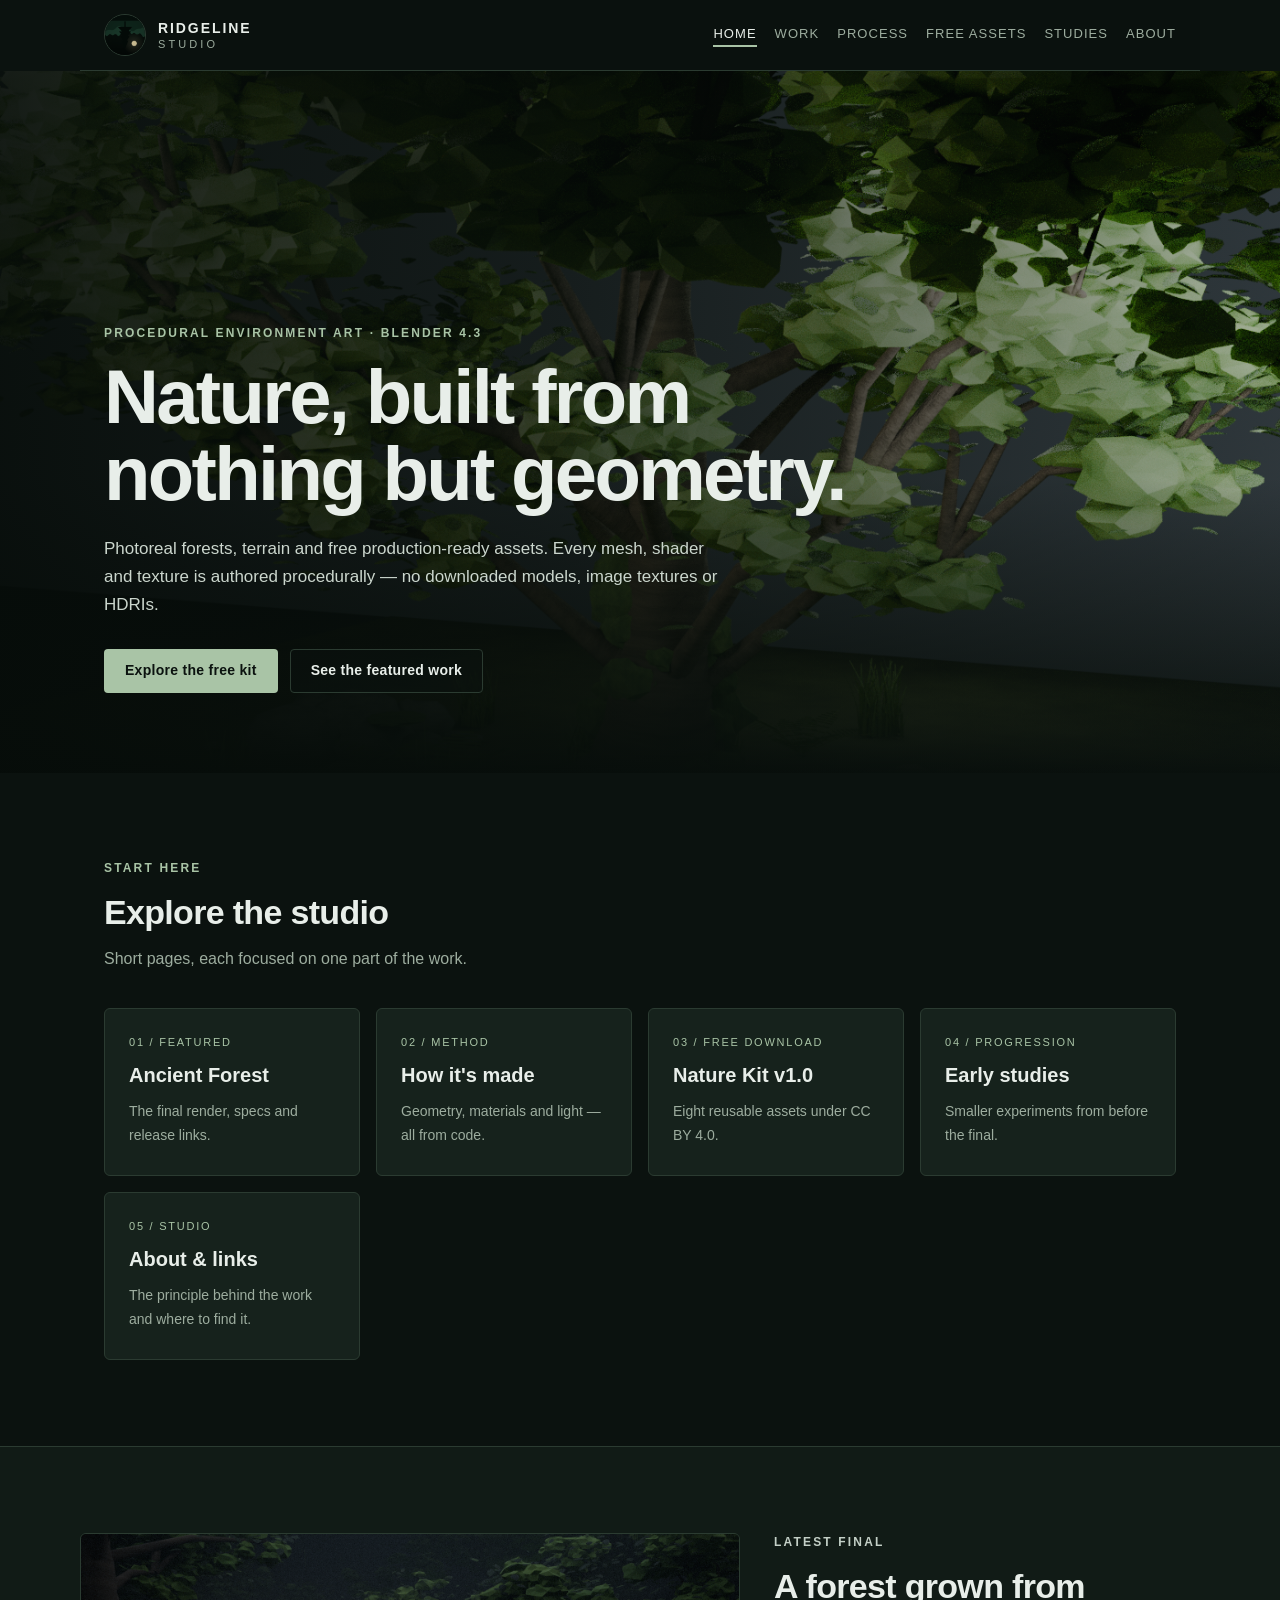
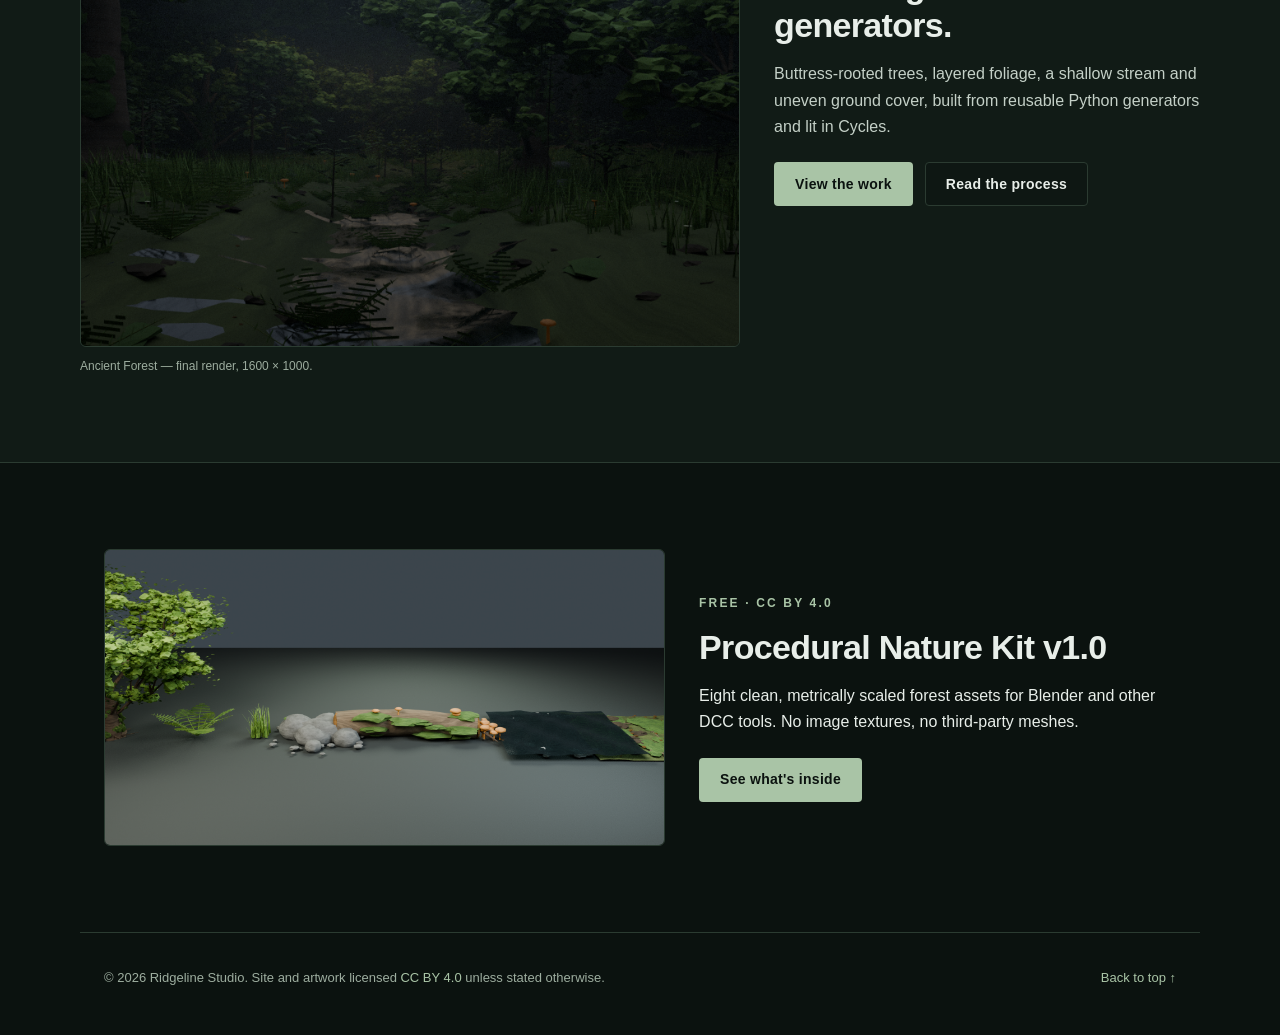
==== commit 1a6fd1c4: "Update index.html" ====
--- a/index.html
+++ b/index.html
@@ -4,14 +4,14 @@
   <meta charset="utf-8">
   <meta name="viewport" content="width=device-width, initial-scale=1">
   <title>Ridgeline Studio — Procedural Nature Art &amp; Free Blender Assets</title>
-  <meta name="description" content="Ridgeline Studio creates photoreal procedural nature environments and free Blender assets. Every mesh, shader and texture is authored in Blender with no downloaded models, image textures or HDRIs.">
+  <meta name="description" content="Ridgeline Studio creates photoreal procedural nature environments and free Blender assets, authored entirely in Blender with no downloaded models, image textures or HDRIs.">
   <meta name="author" content="Ridgeline Studio">
   <meta name="robots" content="index, follow, max-image-preview:large">
   <meta name="theme-color" content="#0b120f">
   <link rel="canonical" href="https://ridgeline-studio.github.io/">
   <link rel="sitemap" type="application/xml" href="/sitemap.xml">
   <meta property="og:site_name" content="Ridgeline Studio">
-  <meta property="og:title" content="Ridgeline Studio — Procedural Nature Art &amp; Free Blender Assets">
+  <meta property="og:title" content="Ridgeline Studio — Procedural Nature Art">
   <meta property="og:description" content="Photoreal procedural environments and a free CC BY 4.0 Blender nature kit.">
   <meta property="og:image" content="https://ridgeline-studio.github.io/hero.png">
   <meta property="og:url" content="https://ridgeline-studio.github.io/">
@@ -43,16 +43,17 @@
   <a class="skip-link" href="#main">Skip to main content</a>
 
   <header class="site-header">
-    <a class="brand" href="#main" aria-label="Ridgeline Studio, back to top">
-      <img src="pfp.png" alt="Ridgeline Studio mark" width="48" height="48">
+    <a class="brand" href="index.html" aria-label="Ridgeline Studio home">
+      <img src="pfp.png" alt="Ridgeline Studio mark" width="42" height="42">
       <span class="brand-text"><strong>Ridgeline</strong><span>Studio</span></span>
     </a>
     <nav aria-label="Main navigation">
-      <a href="#work">Work</a>
-      <a href="#process">Process</a>
-      <a href="#assets">Free assets</a>
-      <a href="#about">About</a>
-      <a href="#links">Elsewhere</a>
+      <a href="index.html" aria-current="page">Home</a>
+      <a href="work.html">Work</a>
+      <a href="process.html">Process</a>
+      <a href="assets.html">Free assets</a>
+      <a href="studies.html">Studies</a>
+      <a href="about.html">About</a>
     </nav>
   </header>
 
@@ -65,122 +66,76 @@
         <h1 id="hero-title">Nature, built from<br>nothing but geometry.</h1>
         <p class="hero-copy">Photoreal forests, terrain and free production-ready assets. Every mesh, shader and texture is authored procedurally — no downloaded models, image textures or HDRIs.</p>
         <div class="actions">
-          <a class="button primary" href="https://ridgelinestudio.itch.io/procedural-nature-kit">Download the free asset kit</a>
-          <a class="button secondary" href="#work">View featured work</a>
+          <a class="button primary" href="assets.html">Explore the free kit</a>
+          <a class="button secondary" href="work.html">See the featured work</a>
         </div>
       </div>
     </section>
 
-    <section id="work" class="section" aria-labelledby="work-title">
+    <section class="section" aria-labelledby="explore-title">
       <div class="section-head">
-        <p class="eyebrow">Featured work</p>
-        <h2 id="work-title">Ancient Forest</h2>
+        <p class="eyebrow">Start here</p>
+        <h2 id="explore-title">Explore the studio</h2>
+        <p>Short pages, each focused on one part of the work.</p>
       </div>
+      <div class="cards">
+        <a class="card" href="work.html">
+          <span class="card-kicker">01 / Featured</span>
+          <strong>Ancient Forest</strong>
+          <span>The final render, specs and release links.</span>
+        </a>
+        <a class="card" href="process.html">
+          <span class="card-kicker">02 / Method</span>
+          <strong>How it's made</strong>
+          <span>Geometry, materials and light — all from code.</span>
+        </a>
+        <a class="card" href="assets.html">
+          <span class="card-kicker">03 / Free download</span>
+          <strong>Nature Kit v1.0</strong>
+          <span>Eight reusable assets under CC BY 4.0.</span>
+        </a>
+        <a class="card" href="studies.html">
+          <span class="card-kicker">04 / Progression</span>
+          <strong>Early studies</strong>
+          <span>Smaller experiments from before the final.</span>
+        </a>
+        <a class="card" href="about.html">
+          <span class="card-kicker">05 / Studio</span>
+          <strong>About &amp; links</strong>
+          <span>The principle behind the work and where to find it.</span>
+        </a>
+      </div>
+    </section>
+
+    <section class="section tinted" aria-labelledby="featured-title">
       <div class="feature">
         <figure>
           <img src="forest.png" alt="Ancient forest render with a shallow stream, grasses, roots and dense foliage" loading="lazy" decoding="async">
-          <figcaption>Final render — 1600 × 1000, Cycles, fully procedural scene.</figcaption>
+          <figcaption>Ancient Forest — final render, 1600 × 1000.</figcaption>
         </figure>
         <div class="feature-text">
-          <p>A first serious study in atmosphere and scale: buttress-rooted trees, layered foliage, a shallow stream and uneven forest floor, all generated from Blender geometry and noise-driven shaders.</p>
-          <ul class="specs">
-            <li><span>Engine</span> Cycles / CPU</li>
-            <li><span>Scene</span> ~5.25 million vertices</li>
-            <li><span>Assets</span> Built in-house, reusable</li>
-            <li><span>Source</span> No external art or HDRIs</li>
-          </ul>
+          <p class="eyebrow">Latest final</p>
+          <h2 id="featured-title">A forest grown from generators.</h2>
+          <p>Buttress-rooted trees, layered foliage, a shallow stream and uneven ground cover, built from reusable Python generators and lit in Cycles.</p>
           <div class="actions small">
-            <a class="button ghost" href="https://www.deviantart.com/ridgelinestudio/art/1412686502">DeviantArt</a>
-            <a class="button ghost" href="https://www.pixiv.net/en/artworks/152338282">Pixiv</a>
+            <a class="button primary" href="work.html">View the work</a>
+            <a class="button secondary" href="process.html">Read the process</a>
           </div>
         </div>
       </div>
     </section>
 
-    <section id="process" class="section tinted" aria-labelledby="process-title">
-      <div class="section-head">
-        <p class="eyebrow">Method</p>
-        <h2 id="process-title">How a scene is made</h2>
-        <p>The work is generated from reusable Python builders rather than assembled from downloaded parts.</p>
-      </div>
-      <ol class="process-list">
-        <li>
-          <span class="step" aria-hidden="true">01</span>
-          <div><h3>Geometry</h3><p>Trees, roots, terrain, rocks and ground cover are emitted as meshes from deterministic generators, with real-world metre scale and clean topology.</p></div>
-        </li>
-        <li>
-          <span class="step" aria-hidden="true">02</span>
-          <div><h3>Materials</h3><p>Bark grain follows the tube axis through dedicated UVs. Leaf cards, moss and soil use procedural noise and colour ramps — no image textures.</p></div>
-        </li>
-        <li>
-          <span class="step" aria-hidden="true">03</span>
-          <div><h3>Light &amp; render</h3><p>Cycles handles global illumination and atmosphere. The result keeps a deliberate faceted edge so the constructed geometry stays readable.</p></div>
-        </li>
-      </ol>
-      <details class="technical">
-        <summary>Technical notes</summary>
-        <p>Blender 4.3.2 · Cycles CPU · 12 threads · no third-party models, image textures or HDRIs. Assets are based at z = 0, metrically scaled and exported as Y-up OBJ/MTL with UVs.</p>
-      </details>
-    </section>
-
-    <section id="assets" class="section" aria-labelledby="assets-title">
-      <div class="section-head">
-        <p class="eyebrow">Free download · CC BY 4.0</p>
-        <h2 id="assets-title">Procedural Nature Kit v1.0</h2>
-        <p>A compact collection of eight reusable forest assets for environment artists. Clean Blender project, individual OBJ/MTL files, a README and reference renders.</p>
-      </div>
+    <section class="section" aria-labelledby="kit-title">
       <div class="kit">
         <img src="kit.png" alt="Contact sheet showing the eight assets in the Procedural Nature Kit" loading="lazy" decoding="async">
         <div class="kit-body">
-          <div class="asset-grid">
-            <span>Ancient Tree</span><span>Fern Clump</span><span>Grass Clump</span><span>Rock Cluster</span>
-            <span>Fallen Log</span><span>Fungi Cluster</span><span>Stream Tile</span><span>Forest Floor Patch</span>
-          </div>
-          <p class="licence">Licensed under <strong>Creative Commons Attribution 4.0</strong>. Free for personal and commercial use with attribution to Ridgeline Studio.</p>
+          <p class="eyebrow">Free · CC BY 4.0</p>
+          <h2 id="kit-title">Procedural Nature Kit v1.0</h2>
+          <p>Eight clean, metrically scaled forest assets for Blender and other DCC tools. No image textures, no third-party meshes.</p>
           <div class="actions small">
-            <a class="button primary" href="https://ridgelinestudio.itch.io/procedural-nature-kit">Get it on itch.io</a>
-            <a class="button secondary" href="https://www.deviantart.com/ridgelinestudio/art/Procedural-Nature-Kit-%E2%80%94-8-Forest-Assets-%28Blender-OBJ%29-1412714314">Get it on DeviantArt</a>
+            <a class="button primary" href="assets.html">See what's inside</a>
           </div>
         </div>
-      </div>
-    </section>
-
-    <section id="studies" class="section tinted" aria-labelledby="studies-title">
-      <div class="section-head">
-        <p class="eyebrow">Progression</p>
-        <h2 id="studies-title">Early studies</h2>
-        <p>Smaller experiments from before the Ancient Forest final. Shown for context — they are not the current quality benchmark.</p>
-      </div>
-      <div class="study-grid">
-        <figure><img src="study-alpine.png" alt="Early alpine ridge render under a pale sky" loading="lazy" decoding="async"><figcaption>Alpine ridge</figcaption></figure>
-        <figure><img src="study-autumn.png" alt="Early autumn woodland render with warm foliage" loading="lazy" decoding="async"><figcaption>Autumn woodland</figcaption></figure>
-        <figure><img src="study-night.png" alt="Early night-time forest render with cool light" loading="lazy" decoding="async"><figcaption>Night forest</figcaption></figure>
-        <figure><img src="study-forest.png" alt="Early forest floor study with simplified trees" loading="lazy" decoding="async"><figcaption>Forest study</figcaption></figure>
-      </div>
-    </section>
-
-    <section id="about" class="section" aria-labelledby="about-title">
-      <div class="section-head">
-        <p class="eyebrow">Studio note</p>
-        <h2 id="about-title">Built, not downloaded.</h2>
-      </div>
-      <div class="about-grid">
-        <article><h3>Fully procedural</h3><p>Geometry, bark grain, leaf cards and ground cover are generated from code. No third-party models, image textures or HDRIs enter the work.</p></article>
-        <article><h3>Detail first</h3><p>The look is photoreal with a deliberate faceted edge — real light and atmosphere, but with readable constructed forms rather than plastic smoothness.</p></article>
-        <article><h3>Reusable by design</h3><p>Assets are metrically scaled, based at z = 0, organised into named collections and exported with clean UVs for straightforward placement.</p></article>
-      </div>
-    </section>
-
-    <section id="links" class="section tinted" aria-labelledby="links-title">
-      <div class="section-head">
-        <p class="eyebrow">Find the work</p>
-        <h2 id="links-title">Elsewhere</h2>
-      </div>
-      <div class="link-grid">
-        <a href="https://ridgelinestudio.itch.io"><strong>itch.io</strong><span>Free downloads &amp; project page</span></a>
-        <a href="https://www.deviantart.com/ridgelinestudio"><strong>DeviantArt</strong><span>Finished renders &amp; releases</span></a>
-        <a href="https://www.pixiv.net/en/users/131241114"><strong>Pixiv</strong><span>Illustration-style portfolio</span></a>
-        <a href="https://github.com/ridgeline-studio/ridgeline-studio.github.io"><strong>GitHub</strong><span>This site's source</span></a>
       </div>
     </section>
   </main>
